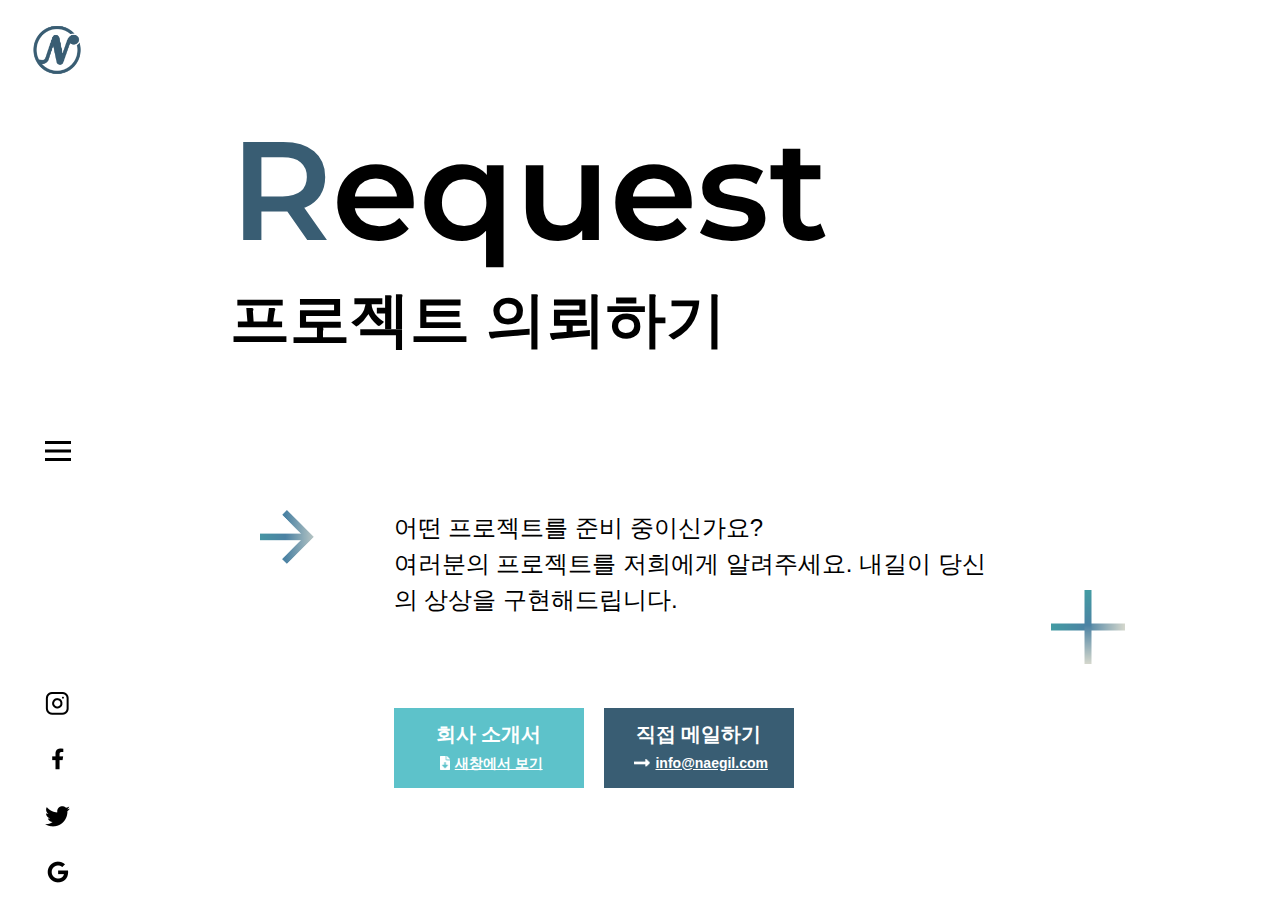
==== layout_request.html @ 6e221b68 "Add files via upload" ====
<!DOCTYPE html>
<html lang="en">

<head>
    <meta charset="utf-8">
    <meta http-equiv="X-UA-Compatible" content="IE=edge">
    <meta name="viewport" content="width=device-width, initial-scale=1">
    <title>naegil</title>

    <!-- 파비콘 -->
    <link rel="shortcut icon" href="favicon/favicon.ico" type="image/x-icon">
    <link rel="apple-touch-icon" sizes="180x180" href="favicon/apple-icon-180x180.png">
    <link rel="icon" type="image/png" sizes="32x32" href="favicon/favicon-32x32.png">
    <link rel="icon" type="image/png" sizes="16x16" href="favicon/favicon-16x16.png">
    <link rel="manifest" href="site.webmanifest">

    <!-- 오픈그라피 -->
    <meta property="og:title" content="NAEGIL : A better way">
    <meta property="og:url" content="https://.github.io">
    <meta property="og:image" content="">
    <meta property="og:description" content="내길은 더 좋은 방향을 생각합니다.">
    <meta property="og:type" content="website">

    <link rel="preconnect" href="https://fonts.googleapis.com">
    <link rel="preconnect" href="https://fonts.gstatic.com" crossorigin>
    <link href="https://fonts.googleapis.com/css2?family=Montserrat:wght@200;300;400;500;600;700&display=swap" rel="stylesheet">
    <link href="https://fonts.googleapis.com/css2?family=Montserrat:wght@200;300;400;500;600;700&display=swap" rel="stylesheet">

    <link rel="stylesheet" href="reset.css">
    <link rel="stylesheet" href="style_naegil2.css">
</head>

<body>
    <div class="wrap">
        <div class="nav">
            <div class="nav_logo">
                <div class="nav_logo1">
                    <a href="layout_naegil.html"><img src="asset/images/logo.png" alt="logo"></a>
                </div>
            </div>
            <div class="nav_burger">
                <div id="sideDrawerMenu">
                    <div class="icon_bars icon_btn">
                        <div class="bar"></div>
                        <div class="bar"></div>
                        <div class="bar"></div>
                    </div>
                    <div class="menu">
                        <div class="opacity">
                            <div class="nav_logo">
                                <div class="nav_logo2">
                                    <a href="layout_naegil.html"><img src="asset/images/logo2.png" alt=""></a>
                                </div>
                            </div>
                            <div class="nav_link">
                                <div class="nav_link1"><a href="#"><img src="asset/images/sns_insta3.png" alt=""></a></div>
                                <div class="nav_link2"><a href="#"><img src="asset/images/sns_face3.png" alt=""></a></div>
                                <div class="nav_link3"><a href="#"><img src="asset/images/sns_twitter3.png" alt=""></a></div>
                                <div class="nav_link4"><a href="#"><img src="asset/images/sns_google3.png" alt=""></a></div>
                            </div>
                        </div>
                        <div class="menu_main">
                            <div class="menutitle">
                                <a href="layout_naegil.html">
                                    <img src="asset/images/Icon awesome-long-arrow-alt-right.png" alt="" width="42">내길 소개
                                </a>
                                <a href="#sect3">
                                    <img src="asset/images/Icon awesome-long-arrow-alt-right.png" alt="" width="42">포트폴리오
                                </a>
                                <a href="layout_request.html">
                                    <img src="asset/images/Icon awesome-long-arrow-alt-right.png" alt="" width="42">프로젝트 의뢰하기
                                </a>
                            </div>
                            <div class="sidefooter">
                                <div class="sf_contact">
                                    <h3>CONTACT US</h3>
                                    <p><span>info@naegil.com<br>010 - 9945 - 8395</span></p>
                                </div>
                                <div class="sf_address">
                                    <h3>WE ARE HERE</h3>
                                    <p>경기도 화성시 동탄영천로 <span>131</span><br>코너원스마트타워 <span>925, 926, 927</span>호</p>
                                </div>
                                <div class="cont_3_link">
                                    <div class="cont_3_link1">
                                        <a href="naegil_회사소개서(22.08).pdf" target="_blank">
                                            <div>
                                                <h4>회사 소개서</h4>
                                                <div class="link_txt link_txt1">
                                                    <div class="link_img"><img src="asset/images/Icon%20awesome-file-download.png" alt=""></div>
                                                    <div>
                                                        <h5>새창에서 보기</h5>
                                                    </div>
                                                </div>
                                            </div>
                                        </a>
                                    </div>
                                </div>
                                <div class="nav_logo4">
                                    <a href="layout_naegil.html"><img src="asset/images/logo4.png" alt=""></a>
                                </div>
                            </div>
                        </div>
                    </div>
                </div>
            </div>
            <div class="nav_link">
                <div class="nav_link1"><a href="#"><img src="asset/images/sns_insta.png" alt=""></a></div>
                <div class="nav_link2"><a href="#"><img src="asset/images/sns_face.png" alt=""></a></div>
                <div class="nav_link3"><a href="#"><img src="asset/images/sns_twitter.png" alt=""></a></div>
                <div class="nav_link4"><a href="#"><img src="asset/images/sns_google.png" alt=""></a></div>
            </div>
        </div>

        <div class="content">
            <div class="cont_1">
                <div class="cont_1_cont">
                    <div class="cont_1_tit">
                        <h1><span>R</span>equest</h1>
                        <h6>프로젝트 의뢰하기</h6>
                    </div>
                    <div class="cont_1_txt">
                        <div class="cont_1_txt1">
                            <img src="asset/images/bar1.png" alt="arrow" class="arrow">
                        </div>
                        <div class="cont_1_txt2">
                            어떤 프로젝트를 준비 중이신가요?<br>여러분의 프로젝트를 저희에게 알려주세요. 내길이 당신의 상상을 구현해드립니다.
                            <div class="cont_3_link">
                                <div class="cont_3_link1">
                                    <a href="naegil_회사소개서(22.08).pdf" target="_blank">
                                        <div>
                                            <h4>회사 소개서</h4>
                                            <div class="link_txt link_txt1">
                                                <div class="link_img"><img src="asset/images/Icon%20awesome-file-download.png" alt=""></div>
                                                <div>
                                                    <h5>새창에서 보기</h5>
                                                </div>
                                            </div>
                                        </div>
                                    </a>
                                </div>
                                <div class="cont_3_link2">
                                    <a href="layout_naegil2.html">
                                        <div>
                                            <h4>직접 메일하기</h4>
                                            <div class="link_txt link_txt2">
                                                <div class="link_img"><img src="asset/images/Icon%20awesome-long-arrow-alt-right2.png" alt=""></div>
                                                <div>
                                                    <h5>info@naegil.com</h5>
                                                </div>
                                            </div>
                                        </div>
                                    </a>
                                </div>
                            </div>
                        </div>
                        <div class="cont_1_txt3">
                            <img src="asset/images/bar2.png" alt="cross" class="cross">
                        </div>
                    </div>
                </div>
            </div>
            <div class="cont_2">
                <div class="cont_2_cont">
                    <div class="sec1">
                        <div class="underbar"></div>
                        <div class="sec_tit">
                            <h3>
                                <span class="tit_num">01.</span> 프로젝트 대주제 선택 <span class="tit_small">(복수 선택 가능합니다.)</span>
                            </h3>
                        </div>
                        <div class="checkbox">
                            <div>
                                <input type="checkbox" id="a1" name="홈페이지 제작">
                                <label for="a1"><span>홈페이지 제작</span></label>
                            </div>

                            <div>
                                <input type="checkbox" id="a2" name="어플리케이션 개발">
                                <label for="a2"><span>어플리케이션 개발</span></label>
                            </div>

                            <div>
                                <input type="checkbox" id="a3" name="콘텐츠 관리">
                                <label for="a3"><span>콘텐츠 관리</span></label>

                            </div>

                            <div>
                                <input type="checkbox" id="a4" name="쇼핑몰 제작">
                                <label for="a4"><span>쇼핑몰 제작</span></label>
                            </div>
                        </div>
                        <div class="underbar"></div>
                    </div>

                    <div class="sec2">
                        <div class="sec2_1">
                            <div class="sec_tit">
                                <h3><span class="tit_num">02.</span> 프로젝트 설명 <span class="tit_small"><br>(*표시는 필수 입력 사항입니다.)</span></h3>
                            </div>
                            <div class="sec_input">
                                <div class="textbox">
                                    <h3>프로젝트 이름<span class="asterisk">*</span></h3>
                                    <input type="text">
                                </div>
                                <div class="textbox">
                                    <h3>프로젝트 공개 일정<span class="asterisk">*</span></h3>
                                    <input type="text">
                                </div>
                                <div class="textbox">
                                    <h3>참고사항 url</h3>
                                    <input type="text">
                                </div>
                                <div class="file">
                                    <h3>파일첨부<span class="tit_small txtspan">(PPT자료나 기획 문서 등 참고할 파일이 있다면 첨부해주세요.)</span></h3>
                                    <div><input type="file"></div>
                                </div>
                                <div class="textbox txt180px">
                                    <h3>상세 문의 내용<span class="asterisk">*</span></h3>
                                    <input type="text">
                                </div>
                            </div>
                            
                        </div>
                        <div class="underbar"></div>
                        <div class="sec2_2">
                            <div class="sec_tit">
                                <h3><span class="tit_num">03.</span> 기본 정보 <span class="tit_small"><br>(*표시는 필수 입력 사항입니다.)</span></h3>
                            </div>
                            <div class="sec_input">
                                <div class="textbox">
                                    <h3>회사 및 단체 이름<span class="asterisk">*</span></h3>
                                    <input type="text">
                                </div>
                                <div class="textbox">
                                    <h3>담당자 이름/직책<span class="asterisk">*</span></h3>
                                    <input type="text">
                                </div>
                                <div class="textbox">
                                    <h3>담당자 연락처<span class="asterisk">*</span></h3>
                                    <input type="text">
                                </div>
                                <div class="textbox">
                                    <h3>이메일<span class="asterisk">*</span></h3>
                                    <input type="email">
                                </div>
                                <div class="textbox">
                                    <h3>회사 홈페이지 url</h3>
                                    <input type="text">
                                </div>
                            </div>
                        </div>
                    </div>
                    <div class="underbar"></div>
                    <div class="button">
                        
                        <input type="submit" value="문의하기">
                        <div>
                            <p>면밀히 검토 후 연락드리겠습니다.</p>
                            <img src="asset/images/Icon awesome-paper-plane.png" alt="">
                        </div>
                    </div>

                </div>
            </div>
            <!--
            <div class="cont_3">
                <div class="cont_3_cont">
                    
                </div>
            </div>
            <div class="cont_4">
                <div class="cont_4_cont">
                    
                </div>
            </div>
            <div class="cont_5">
                <div class="cont_5_cont">
                    
                </div>
            </div>
-->


            <div class="footer">
                <div class="f1">
                    <ul>
                        <li><a href=""><img src="asset/images/sns_insta2.png" alt="instagram" class="sns"></a></li>
                        <li><a href=""><img src="asset/images/sns_face2.png" alt="facebook" class="sns"></a></li>
                        <li><a href=""><img src="asset/images/sns_twitter2.png" alt="twitter" class="sns"></a></li>
                        <li><a href=""><img src="asset/images/sns_google2.png" alt="google" class="sns"></a></li>
                    </ul>
                </div>
                <div class="f2">
                    <div class="f2_1">
                        <h3>CONTACT US</h3>
                        <p><span>info@naegil.com<br>010 - 9945 - 8395</span></p>
                        <div class="cont_3_link1">
                            <a href="naegil_회사소개서(22.08).pdf" target="_blank">
                                <div>
                                    <h4>회사 소개서</h4>
                                    <div class="link_txt link_txt1">
                                        <div class="link_img"><img src="asset/images/Icon%20awesome-file-download.png" alt=""></div>
                                        <div>
                                            <h5>새창에서 보기</h5>
                                        </div>
                                    </div>
                                </div>
                            </a>
                        </div>
                    </div>

                    <div class="f2_2">
                        <h3>WE ARE HERE</h3>
                        <p>경기도 화성시 동탄영천로 <span>131</span><br>코너원스마트타워 <span>925, 926, 927</span>호</p>
                        <div class="cont_3_link2">
                            <a href="#">
                                <div>
                                    <h4>의뢰하기</h4>
                                    <div class="link_txt link_txt2">
                                        <div class="link_img"><img src="asset/images/Icon%20awesome-long-arrow-alt-right2.png" alt=""></div>
                                        <div>
                                            <h5>바로가기</h5>
                                        </div>
                                    </div>
                                </div>
                            </a>
                        </div>
                    </div>

                    <div class="f2_3">
                        <img src="asset/images/logo_water.png" alt="" width="846">
                    </div>
                </div>
                <div class="f3">
                    <span>© 2022 naegil. All right reserved.</span>
                </div>
            </div>

        </div>
    </div>
</body>
<script>
    const iconBtn = document.querySelector('.icon_btn');
    const sideDrawerMenu = document.querySelector('#sideDrawerMenu');

    iconBtn.addEventListener('click', () => {
        sideDrawerMenu.classList.toggle('on');
    });
</script></html>
---- style_naegil2.css ----
@charset "utf-8";

.wrap {
    height: 100vh;
    display: flex;

}

.nav {
    width: 120px;
    height: 100vh;
    flex-grow: 1;
    display: flex;
    flex-flow: column;
    justify-content: space-between;
}

.content {
    width: 100%;
    flex-grow: 9;
    overflow: auto;
}

.arrow {
    width: 54px;
    display: block;
}

.cross {
    width: 74px;
    display: block;
}

.mbimg {
    display: none;
}

h2 {
    text-align: center;
    height: 200px;
    text-transform: capitalize;
    font-family: "montserrat", -apple-system, BlinkMacSystemFont, "Malgun Gothic", "맑은 고딕", helvetica, "Apple SD Gothic Neo", sans-serif;
    font-size: 70px;
    font-weight: 300;
}

h2:after {
    content: "";
    display: block;
    width: 74px;
    border-bottom: 2px solid #000;
    margin: 32px auto;
}

ul {
    list-style: none;
}

/*link 공통*/
.cont_3_link {
    width: 100%;
    height: 80px;
    margin: 90px 0 0 0;
    display: flex;
    align-items: center;
}

.cont_3_link1 {
    width: 190px;
    min-width: 190px;
    height: 80px;
    background: #5dc2ca;
    margin: 0 20px 0 0;
    text-align: center;
    display: flex;
    align-items: center;
    box-sizing: border-box;
}

.cont_3_link1 a {
    color: #fff;
}

.cont_3_link2 {
    width: 190px;
    min-width: 190px;
    height: 80px;
    background: #395d73;
    margin: 0;
    text-align: center;
    display: flex;
    align-items: center;
    box-sizing: border-box;
}

.cont_3_link a {
    color: #fff;
}

.link_txt {
    display: flex;
    justify-content: center;
    align-items: center;
    width: 190px;
    height: 28px;
}

.link_txt div {
    margin: 0;
}

.link_txt h5 {
    font-size: 14px;
    font-weight: 600;
    text-decoration: underline;
}


.link_img {
    margin: 0;
    display: flex;
    justify-content: center;
    align-items: center;
}

.link_txt1 img {
    width: 10px;
    height: 14px;
    margin: 0 5px;
}

.link_txt2 img {
    width: 16px;
    height: 8px;
    margin: 0 5px;
}

/*linkhover*/
.cont_3_link1:hover {
    background: #fff;
    border: 2px solid #5dc2ca;
    transition: 0.3s;
}

.cont_3_link1:hover a {
    color: #5dc2ca;
}

.cont_3_link1:hover img {
    filter: invert(29%) sepia(89%) saturate(235%) hue-rotate(158deg) brightness(93%) contrast(90%);
}

.cont_3_link2:hover {
    background: #fff;
    border: 2px solid #395d73;
    transition: 0.3s;
}

.cont_3_link2:hover a {
    color: #395d73;
}

.cont_3_link2:hover img {
    filter: invert(72%) sepia(99%) saturate(244%) hue-rotate(135deg) brightness(83%) contrast(88%);
}


.nav_logo {
    height: 25vh;
    width: 113px;
    display: flex;
}

.nav_logo div {
    width: 60px;
    height: 60px;
    margin-top: 20px;
}

.nav_logo1 {
    display: flex;
    align-items: flex-start;
}

.nav_logo1 img {
    width: 60px;
    /*    filter: invert(100%) sepia(100%) saturate(0%) hue-rotate(20deg) brightness(119%) contrast(107%);*/
}

.nav_burger {
    display: flex;
    align-items: center;
}

.nav_burger #sideDrawerMenu {
    width: 30px;
    height: 30px;
}

.nav_link {
    height: 25vh;
    width: 113px;
    display: flex;
    flex-flow: column;
    align-items: center;
    justify-content: space-around;
}

.nav_link div {
    width: 30px;
    height: 30px;
}

.nav_link img {
    width: 30px;
}

/*menu*/
.menu {
    display: none;
}

#sideDrawerMenu {
    z-index: 100;
}

#sideDrawerMenu .icon_bars {
    width: 26px;
    height: 20px;
    position: absolute;
    top: 49%;
    left: 45px;
    cursor: pointer;
    z-index: 1;
}

#sideDrawerMenu .icon_bars .bar {
    width: 100%;
    height: 3px;
    background-color: #000;
    position: absolute;
    transition: .2s cubic-bezier(0.68, -0.55, 0.27, 1.55);
}

#sideDrawerMenu .icon_bars .bar:first-child {
    top: 0;
    transform-origin: top left;
}

#sideDrawerMenu .icon_bars .bar:nth-child(2) {
    top: 50%;
    transform: translateY(-50%);
}

#sideDrawerMenu .icon_bars .bar:last-child {
    bottom: 0;
    transform-origin: bottom left;
}

#sideDrawerMenu.on {
    width: 100%;
    height: 100%;
}

/* 마우스로 클릭했을 때 */
#sideDrawerMenu.on .icon_bars .bar:first-child {
    top: 0;
    transform: rotate(45deg);
    background-color: #fff;
}

#sideDrawerMenu.on .icon_bars .bar:nth-child(2) {
    display: none;
}

#sideDrawerMenu.on .icon_bars .bar:last-child {
    bottom: 0;
    transform: rotate(-45deg);
    background-color: #fff;
}

/*햄버거 클릭 시 나오는 메뉴*/
#sideDrawerMenu.on .menu {
    display: block;
}

.menu {
    background-image: url(asset/images/menu_back.png);
    background-size: cover;
    width: 100vw;
    height: 100%;
    opacity: 100%;
    position: fixed;
    top: 0;
    left: 0;
    color: #fff;
    display: none;
    margin: 0;
    padding: 0;
}

.opacity {
    width: 113px;
    height: 100vh;
    flex-grow: 1;
    position: fixed;
    top: 0;
    left: 0;
    display: flex;
    flex-direction: column;
    justify-content: space-between;
    background: rgba(255, 255, 255, 0.2);
}

.nav_logo img {
    width: 60px;
}


.menu_main {
    width: 80%;

    padding-left: 20vh;
    height: 100vh;
    display: flex;
    flex-direction: column;
    justify-content: space-between;
}

.menutitle {
    height: 50vh;
    width: 100%;
    display: flex;
    flex-direction: column;
    padding-top: 20vh;
}

.menutitle a {
    display: flex;
    color: #fff;
    font-family: 'pretendard';
    font-weight: 600;
    align-items: center;
    font-size: 50px;
    height: 15vh;
}

.menutitle img {
    height: 100%;
    display: none;
}

.menutitle a:hover {
    color: #5dc2ca;
    transition: 0.3s;
}

.menutitle a:hover img {
    display: block;
    width: 30px;
    height: 20px;
    margin-right: 20px;
    transition: 0.6s;
}

/*메뉴 푸터*/
.sidefooter {
    display: flex;
    padding-bottom: 10vh;
    width: 100%;
}

.sidefooter > div {
    margin: 0 2vw 0 0;
    width: 25%;
}

.sidefooter h3 {
    font-family: "montserrat", -apple-system, BlinkMacSystemFont, "Malgun Gothic", "맑은 고딕", helvetica, "Apple SD Gothic Neo", sans-serif;
    font-size: 28px;
    margin-bottom: 20px;
}

.sidefooter span {
    font-family: "montserrat", -apple-system, BlinkMacSystemFont, "Malgun Gothic", "맑은 고딕", helvetica, "Apple SD Gothic Neo", sans-serif;
}

.nav_logo4 img {
    width: 100%;
}

.sidefooter .cont_3_link {
    min-width: 190px;
    margin: 0;
    box-sizing: border-box;
}


/*cont_1*/
.mbimg {
    display: none;
}

.cont_1_cont {
    display: flex;
    flex-flow: column;
    justify-content: center;
    width: 80%;
    margin: 80px auto;
}

.cont_1_cont > div {
    width: 100%;
    margin: 40px 0;
}

.cont_1_tit h1 {
    display: block;
    text-align: left;
    line-height: 1;
    font-family: "montserrat", -apple-system, BlinkMacSystemFont, "Malgun Gothic", "맑은 고딕", helvetica, "Apple SD Gothic Neo", sans-serif;
    font-size: 140px;
    font-weight: 600;
}

.cont_1_tit h1 span {
    color: #395d73;
    font-weight: 600;
}

.cont_1_tit h6 {
    display: block;
    font-family: "pretendard", -apple-system, BlinkMacSystemFont, "Malgun Gothic", "맑은 고딕", helvetica, "Apple SD Gothic Neo", sans-serif;
    line-height: 2;
    font-size: 60px;
    font-weight: 600;
}

.cont_1_txt {
    display: flex;
    align-items: flex-start;
    height: 400px;
}

.cont_1_txt1 {
    width: 54px;
    margin: 50px 30px;
}

.cont_1_txt2 {
    width: 65%;
    margin: 0 30px;
    font-size: 24px;
    font-family: "pretendard", -apple-system, BlinkMacSystemFont, "Malgun Gothic", "맑은 고딕", helvetica, "Apple SD Gothic Neo", sans-serif;
    line-height: 1.5;
    font-weight: 300;
    margin: 50px;
}

.cont_1_txt2 span {
    font-family: "montserrat", -apple-system, BlinkMacSystemFont, "Malgun Gothic", "맑은 고딕", helvetica, "Apple SD Gothic Neo", sans-serif;
    font-size: 2rem;
    font-weight: 500;
    font-style: italic;
}

.cont_3_link h4 {
    font-size: 20px;
}

.cont_1_txt3 {
    width: 74px;
    margin: 130px 0 0;
}

/*cont_2*/

.cont_2_cont {
    width: 80%;
}

/*sec1 대주제선택*/
.underbar {
    width: 90%;
    height: 7px;
    background-image: linear-gradient(to right, #439ca3, #4c83a4 48%, #d9dace 101%);
    margin: 50px 0;
}

.sec_tit {
    font-size: 30px;
    font-weight: 600;
}

.tit_num {
    font-family: "montserrat", -apple-system, BlinkMacSystemFont, "Malgun Gothic", "맑은 고딕", helvetica, "Apple SD Gothic Neo", sans-serif;
}

.tit_small {
    color: #868686;
    font-size: 22px;
    font-weight: 600;
}

.checkbox {
    width: 100%;
    display: flex;
    flex-wrap: wrap;
    align-items: center;
    padding: 50px 0 0;
}

.checkbox div {
    width: 30%;
    height: 50px;
    margin: 0 2vw 0 0;
    font-size: 20px;
    font-family: "pretendard", -apple-system, BlinkMacSystemFont, "Malgun Gothic", "맑은 고딕", helvetica, "Apple SD Gothic Neo", sans-serif;
}

/*sec2 프로젝트 설명*/
.sec2 {
    display: flex;
    padding-bottom: 100px;
}

.sec2 h3 {
    padding: 20px 0;
}

.sec2_1 {
    margin-right: 8%;
    width: 46%;
}

.sec2_2 {
    width: 46%;
}

.sec2 .underbar {
    display: none;
}

.sec_input {
    padding-top: 20px;
}

.sec_input div {
    height: 150px;
}

.textbox input {
    width: 100%;
    height: 76px;
    padding: 0;
    border: 1px #b5c4c3 solid;
    border-radius: 5px;
    margin: 0;
}

.txtspan {
    font-size: 16px;
}

.asterisk {
    font-size: 22px;
    font-family: Pretendard;
    color: #ff0000;
    font-weight: 600;
}

.file div {
    height: 76px;
    display: flex;
    align-items: center;
    float: left;
}

/*보내기버튼*/
.button {
    text-align: center;
    margin-top: 100px;
    font-family: "pretendard", -apple-system, BlinkMacSystemFont, "Malgun Gothic", "맑은 고딕", helvetica, "Apple SD Gothic Neo", sans-serif;
}

.button input {
    width: 352px;
    height: 77px;
    border-radius: 5px;
    font-size: 20px;
    font-weight: 600;
    background-color: #4c85a4;
    color: #fff;
    border: none;
    font-family: "pretendard", -apple-system, BlinkMacSystemFont, "Malgun Gothic", "맑은 고딕", helvetica, "Apple SD Gothic Neo", sans-serif;
}

.button input:hover {
    background: #fff;
    color: #4c85a4;
    transition: 0.3s;
    border: 2px #4c85a4 solid;
}

.button p {
    color: #4b4b4b;
    font-size: 18px;
    margin: 0;
}

.button div {
    display: flex;
    justify-content: center;
    margin-top: 20px;
    margin-bottom: 200px;
}

.button img {
    width: 19px;
    height: 19px;
}

/*footer*/
.footer {
    width: 100%;
    padding: 20px;
    box-sizing: border-box;
    background-color: #F5F7F8;
    display: flex;
    flex-direction: column;
    font-size: 20px;
    color: #395D73;
}

.footer span {
    font-family: "montserrat", -apple-system, BlinkMacSystemFont, "Malgun Gothic", "맑은 고딕", helvetica, "Apple SD Gothic Neo", sans-serif;
}

.f1 {
    order: 1;
    margin: 0;
}

.f1 ul {
    display: flex;
    justify-content: flex-end;
    list-style: none;
}

.f1 ul li {
    margin: 0;
}

.f1 ul li img {
    width: 30px;
    margin: 10px;
}

.f2 {
    order: 2;
    width: 100%;
    display: flex;
    align-items: center;
    justify-content: center;
}

.f2 h3 {
    font-size: 30px;
    font-weight: 600;
    font-family: "montserrat", -apple-system, BlinkMacSystemFont, "Malgun Gothic", "맑은 고딕", helvetica, "Apple SD Gothic Neo", sans-serif;
    margin-bottom: 20px;
}

.f2 p {
    height: 150px;
}

.f2 > div {
    margin: 20px;
    width: 320px;
}
.f2_3 {display: flex; justify-content: flex-end;}



.footer a {
    color: #fff;
}

.link_txt {
    display: flex;
    justify-content: center;
    align-items: center;
    width: 190px;
    height: 28px;
}

.link_txt div {
    margin: 0;
}

.link_txt h5 {
    font-size: 14px;
    font-weight: 600;
    text-decoration: underline;
}


.link_img {
    margin: 0;
    display: flex;
    justify-content: center;
    align-items: center;
}

.link_txt1 img {
    width: 10px;
    height: 14px;
    margin: 0 5px;
}

.link_txt2 img {
    width: 16px;
    height: 8px;
    margin: 0 5px;
}


.f2_3 img {
    width: 250px;
}

.footer .f3 {
    order: 3;
    margin: 0;
    padding: 0;
}

.f3 span {
    padding: 0;
    font-size: 16px;
}




@media screen and (max-width:1280px) {
    .txt_box_txt br {
        display: none;
    }

    .pf_txt_box_tit h3 br {
        display: block;
    }

    .pf_txt_box_tit img {
        margin-left: 300px;
    }

    .cont_3_cont {
        display: block;
    }

    .cont_3_logo {
        height: 100px;
    }

    .cont_3_logo1 {
        min-height: 300px;
    }

    .cont_3_logo2 {
        display: none;
    }

    .cont_3_txt {
        margin: 0 auto 0 15vw;
    }

    .cont_4_bd {
        margin: 60px 0;
    }

    .ow_img_bg {
        width: 80%;
    }

    .bd_img_bg {
        width: 80%;
    }

    .pf_img_bg {
        width: 80%;
        height: 100%;
    }

    .pf_img_ic {
        width: 52%;
    }

    .pf_txt_box_tit span {
        display: inline-block;
    }

    .cont_5_txt1 br {
        display: none;
    }

    .cont_6_list {
        width: 736px;
    }

    .cont_6_list li {
        width: 170px;
        height: 96px;
    }

    .sec2 {
        display: inline-block;
        width: 100%;
    }

    .sec2 .underbar {
        display: block;
        margin: 80px 0 50px;
    }

    .sec2_1 {
        width: 100%;
    }

    .sec2_2 {
        width: 100%;
    }

    .textbox input {
    }

}

/*mobile*/
@media screen and (max-width:900px) {
    .nav {
        width: 100%;
        height: 60px;
        position: fixed;
        top: 0;
        left: 0;
        flex-direction: row;
        background: rgba(255,255,255,0.9);
        box-shadow: rgba(99, 99, 99, 0.2) 0px 2px 8px 0px;
        z-index: 10;
    }

    .nav_logo {
        width: 60px;
        height: inherit;
        margin: 0;
    }

    .nav_logo div {
        margin: 0;
    }

    .nav_logo1 {
        align-items: center;
        justify-content: center;
    }
    .nav_logo1 a {
        display: flex;
        align-items: center;
        justify-content: center;
    }
    .nav_logo2 {
        display: flex;
        align-items: center;
        justify-content: center;
    }
    .nav_logo2 a {
        display: flex;
        align-items: center;
        justify-content: center;
    }

    .nav_logo img {
        width: 52px;
        margin: 0 0 0 10px;
        
    }

    .nav_link {
        display: none;
    }
    .nav_burger {margin: 0;}

    #sideDrawerMenu .icon_bars {
        position: absolute;
        top: 20px;
        right: 15px;
        left: inherit;
    }

    .menu {
        display: none;
    }

    /*햄버거 클릭 시 나오는 메뉴*/
    #sideDrawerMenu.on .menu {
        display: block;
    }

    .menu {
        background-image: url(asset/images/menu_back.png);
        background-size: cover;
        width: 100%;
        height: 100%;
        opacity: 100%;
        position: fixed;
        top: 0;
        left: 0;
        color: #fff;
        display: none;
        margin: 0;
        padding: 0;
    }

    .opacity {
        width: 100%;
        height: 60px;
        background: rgba(255, 255, 255, 0.2);
    }

    .menu_main {
        width: 80%;
        height: 100vh;
        padding: 0;
        display: flex;
        flex-direction: column;
        justify-content: space-between;
    }

    .menutitle {
        height: 30vh;
        width: 100%;
        display: flex;
        flex-direction: column;
        padding-top: 15vh;
    }

    .menutitle a {
        display: flex;
        color: #fff;
        font-family: 'pretendard';
        font-weight: 600;
        align-items: center;
        font-size: 30px;
        height: 10vh;
    }

    .menutitle img {
        height: 100%;
        display: none;
    }

    .menutitle a:hover {
        color: #fff;
    }

    .menutitle a:hover img {
        display: none;
    }

    /*메뉴 푸터*/
    .sidefooter {
        display: flex;
        flex-direction: column;
        padding-bottom: 20px;
    }

    .sidefooter div {
        width: 92%;
        background: rgba(255,255,255,0.2);
        padding: 4%;
        margin: 0 0 10px;
    }
    .sidefooter .cont_3_link {display: none;}
    .sidefooter h3 {
        font-family: "montserrat", -apple-system, BlinkMacSystemFont, "Malgun Gothic", "맑은 고딕", helvetica, "Apple SD Gothic Neo", sans-serif;
        font-size: 18px;
        margin-bottom: 5px;
        font-weight: 600;
    }
    .sidefooter p {
        font-size: 14px;
    }

    .sidefooter span {
        font-family: "montserrat", -apple-system, BlinkMacSystemFont, "Malgun Gothic", "맑은 고딕", helvetica, "Apple SD Gothic Neo", sans-serif;
    }

    .nav_logo4 {
        width: 100%;
        display: none;
    }
    
    /*  모바일 본문  */
    .cont_1_cont {width: 90%; margin: 80px auto 0;}
    .content h2 {font-size: 40px;}
    .cont_1_txt1,.cont_1_txt3 {display: none;}
    .cont_1_txt2 {width: 100%; margin: 0 auto;font-size: 20px;}
    .cont_1_cont > div {margin: 20px 0;}
    .cont_1_txt {height: inherit;}
    .cont_1_tit h1 {font-size: 50px;}
    .cont_1_tit h6 {font-size: 30px;}
    
    .cont_3_txt1,.cont_3_txt2,.cont_3_link {margin: 50px 0 0;}
    .cont_3_link1 {width: 50%; min-width: 0;}
    .cont_3_link2 {width: 50%; min-width: 0;}
    .cont_3_link a {width: 100%;}
    .link_txt {width: 100%;}
    
    .underbar {width: 100%; margin: 50px 0;}
    
    .cont_2_cont {width: 90%;}
    .cont_2_cont h3 {font-size: 20px;}
    .tit_small {font-size: 18px;}
    .checkbox { padding: 30px 0 0 0;}
    .checkbox div {font-size: 18px; width: 50%; margin: 0; height: 40px;}
    
    .sec_input h3 {font-size: 18px;}
    .textbox input {width: 100%; padding: 0; }
    se
    
    .button input {width: 80%; height: 60px;}
    .button p {font-size: 16px;}
    
    
    .f1 ul {width: 30%; padding: 0; float: right;  justify-content: space-between; margin-bottom: 20px;}
    .f1 ul li {width: 25px; height: 25px;}
    .f1 ul li img {margin: 0; width: 25px; height: 25px;}
    .sns {margin: 0;}
    .f2 {flex-direction: column; width: 100%;}
    .f2_1 {width: 100%;}
    .f2_2 {width: 100%;}
    .f2 h3 {font-size: 18px; margin: 0 0 5px;}
    .f2 p {font-size: 14px;}
    .f2 .cont_3_link1 {display: none;}
    .f2 .cont_3_link2 {display: none;}
    .f2 p {height: inherit;}
    .f2 > div {margin: 5px 0; width: 100%;}
    .f2_3 {display: none;}
    .f3 span {font-size: 12px;}


}
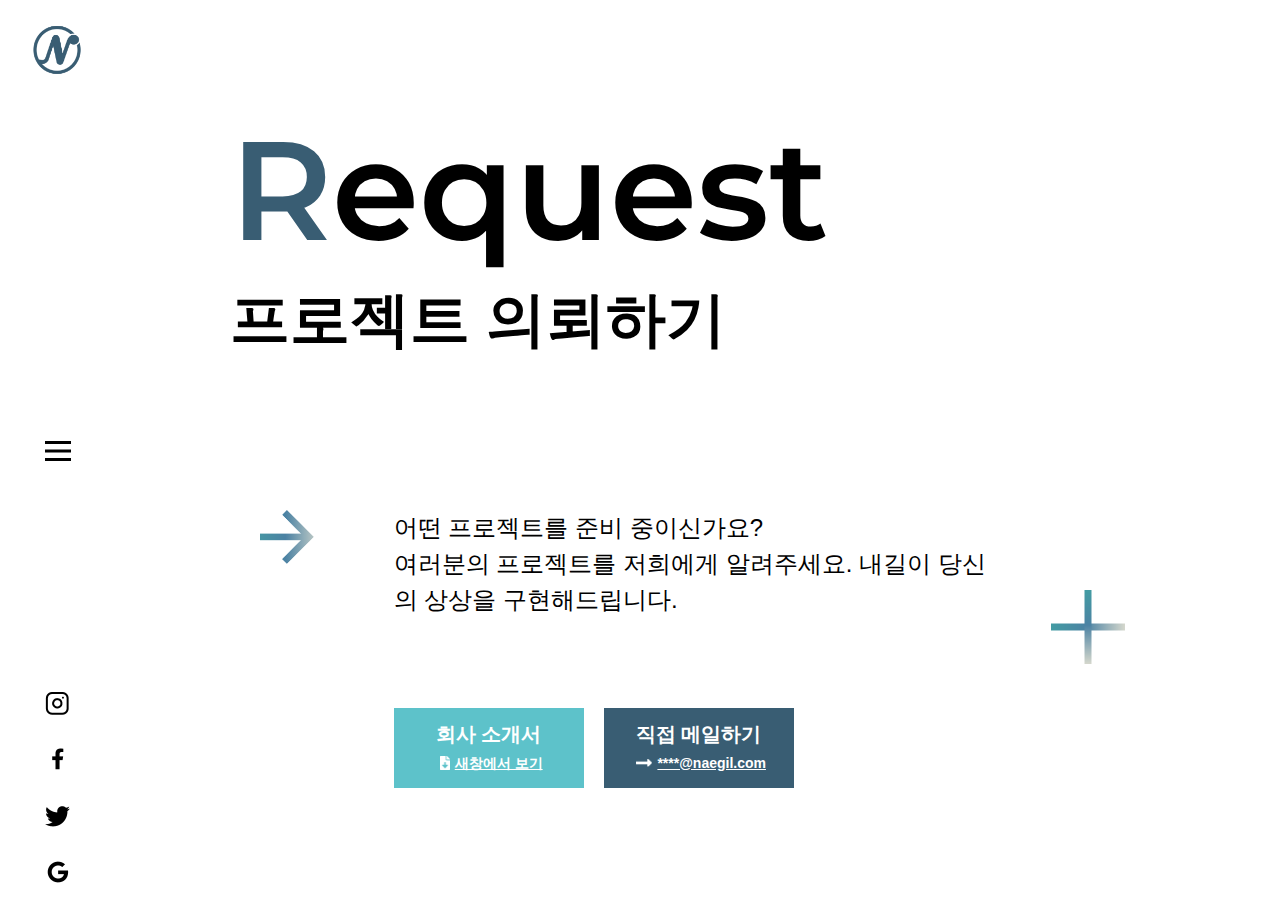
==== commit 5171c688: "Update2" ====
--- a/layout_request.html
+++ b/layout_request.html
@@ -35,7 +35,7 @@
         <div class="nav">
             <div class="nav_logo">
                 <div class="nav_logo1">
-                    <a href="layout_naegil.html"><img src="asset/images/logo.png" alt="logo"></a>
+                    <a href="index.html"><img src="asset/images/logo.png" alt="logo"></a>
                 </div>
             </div>
             <div class="nav_burger">
@@ -49,7 +49,7 @@
                         <div class="opacity">
                             <div class="nav_logo">
                                 <div class="nav_logo2">
-                                    <a href="layout_naegil.html"><img src="asset/images/logo2.png" alt=""></a>
+                                    <a href="index.html"><img src="asset/images/logo2.png" alt=""></a>
                                 </div>
                             </div>
                             <div class="nav_link">
@@ -61,7 +61,7 @@
                         </div>
                         <div class="menu_main">
                             <div class="menutitle">
-                                <a href="layout_naegil.html">
+                                <a href="index.html">
                                     <img src="asset/images/Icon awesome-long-arrow-alt-right.png" alt="" width="42">내길 소개
                                 </a>
                                 <a href="#sect3">
@@ -74,7 +74,7 @@
                             <div class="sidefooter">
                                 <div class="sf_contact">
                                     <h3>CONTACT US</h3>
-                                    <p><span>info@naegil.com<br>010 - 9945 - 8395</span></p>
+                                    <p><span>****@naegil.com<br>010 - 9945 - 8395</span></p>
                                 </div>
                                 <div class="sf_address">
                                     <h3>WE ARE HERE</h3>
@@ -96,7 +96,7 @@
                                     </div>
                                 </div>
                                 <div class="nav_logo4">
-                                    <a href="layout_naegil.html"><img src="asset/images/logo4.png" alt=""></a>
+                                    <a href="index.html"><img src="asset/images/logo4.png" alt=""></a>
                                 </div>
                             </div>
                         </div>
@@ -145,7 +145,7 @@
                                             <div class="link_txt link_txt2">
                                                 <div class="link_img"><img src="asset/images/Icon%20awesome-long-arrow-alt-right2.png" alt=""></div>
                                                 <div>
-                                                    <h5>info@naegil.com</h5>
+                                                    <h5>****@naegil.com</h5>
                                                 </div>
                                             </div>
                                         </div>
@@ -294,7 +294,7 @@
                 <div class="f2">
                     <div class="f2_1">
                         <h3>CONTACT US</h3>
-                        <p><span>info@naegil.com<br>010 - 9945 - 8395</span></p>
+                        <p><span>****@naegil.com<br>010 - 9945 - 8395</span></p>
                         <div class="cont_3_link1">
                             <a href="naegil_회사소개서(22.08).pdf" target="_blank">
                                 <div>
